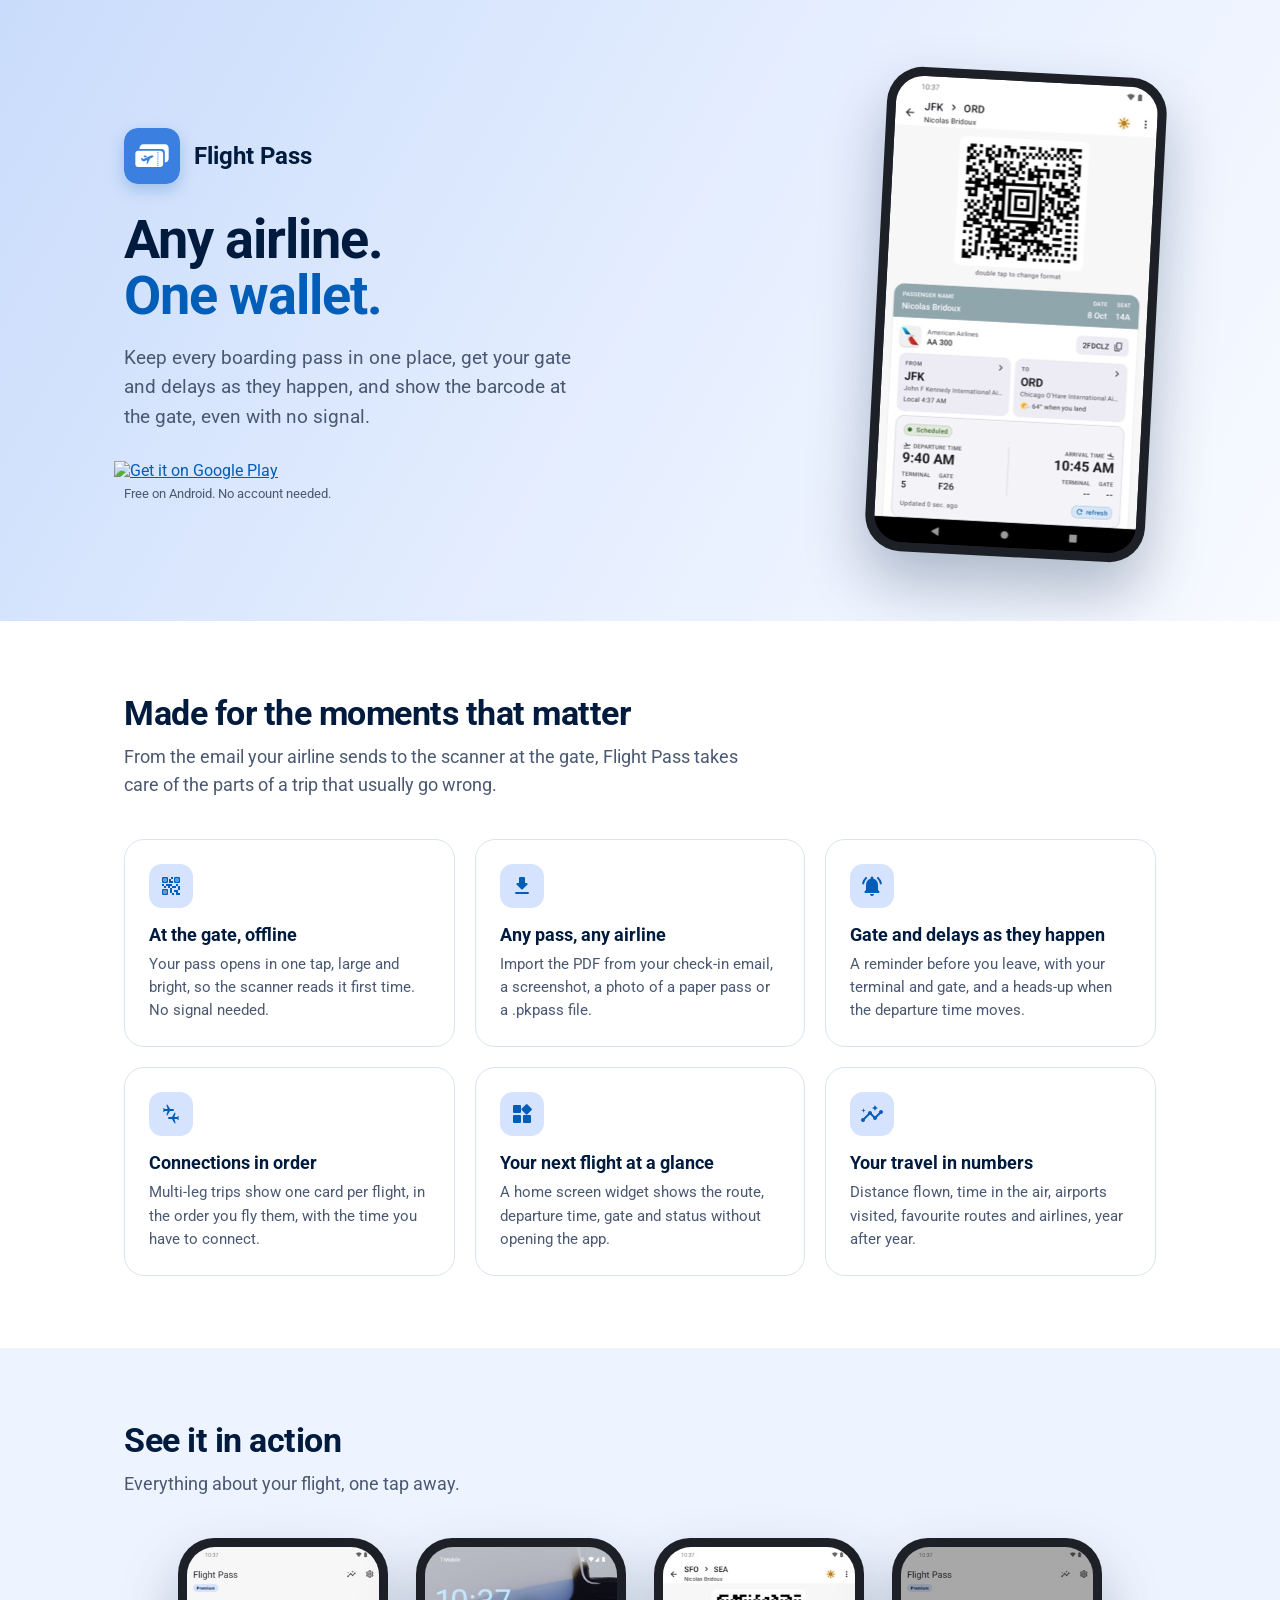
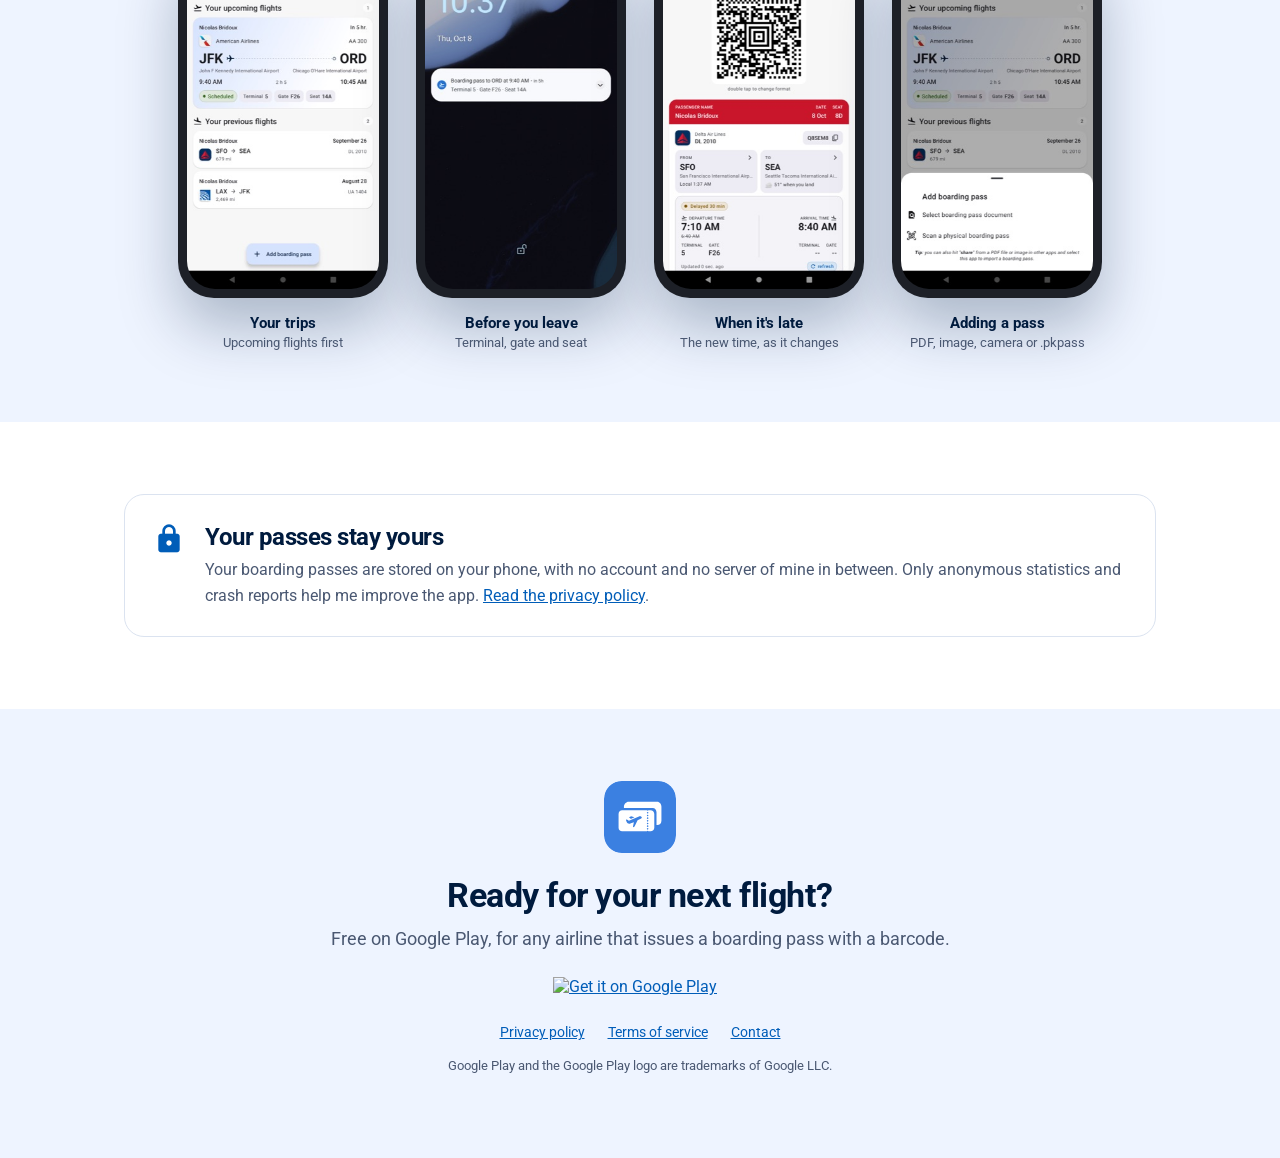
==== index.html @ 69e5c16e "Add Flight Pass landing page, privacy policy and terms Co-Authored-By: Claude Opus 5.5 <noreply@anth" ====
<!DOCTYPE html>
<html lang="en">
<head>
  <meta charset="utf-8">
  <meta name="viewport" content="width=device-width, initial-scale=1">
  <title>Flight Pass, your boarding pass wallet</title>
  <meta name="description" content="Keep every boarding pass in one place, get your gate and delays as they happen, and show the barcode at the gate, even with no signal.">
  <link rel="canonical" href="https://flight-pass.app/">
  <link rel="icon" href="/assets/icon.svg" type="image/svg+xml">
  <meta property="og:title" content="Flight Pass, your boarding pass wallet">
  <meta property="og:description" content="Any airline. One wallet. Free on Android.">
  <meta property="og:url" content="https://flight-pass.app/">
  <meta property="og:image" content="https://flight-pass.app/assets/screens/pass.jpg">
  <link href="https://fonts.googleapis.com/css?family=Roboto:400,700|Roboto+Mono:400&display=swap" rel="stylesheet">
  <link href="https://fonts.googleapis.com/icon?family=Material+Icons+Round" rel="stylesheet">
  <link rel="stylesheet" href="/assets/style.css">
</head>
<body>

  <header class="fp-hero">
    <div class="fp-wrap">
      <div class="fp-hero-text">
        <div class="fp-brand"><img src="/assets/icon.svg" alt="">Flight Pass</div>
        <h1>Any airline.<span>One wallet.</span></h1>
        <p>Keep every boarding pass in one place, get your gate and delays as they happen, and show the barcode at the gate, even with no signal.</p>
        <a class="fp-badge" href="https://play.google.com/store/apps/details?id=com.flight.manager.scanner">
          <img alt="Get it on Google Play" src="https://play.google.com/intl/en_us/badges/static/images/badges/en_badge_web_generic.png">
        </a>
        <div class="fp-small">Free on Android. No account needed.</div>
      </div>
      <div class="fp-phone"><img src="/assets/screens/pass.jpg" alt="A boarding pass in Flight Pass, with its barcode, gate and departure time"></div>
    </div>
  </header>

  <section class="fp-section">
    <div class="fp-wrap">
      <h2>Made for the moments that matter</h2>
      <p class="fp-lead">From the email your airline sends to the scanner at the gate, Flight Pass takes care of the parts of a trip that usually go wrong.</p>
      <div class="fp-cases">
        <div class="fp-case">
          <div class="fp-ic"><span class="material-icons-round">qr_code_2</span></div>
          <h3>At the gate, offline</h3>
          <p>Your pass opens in one tap, large and bright, so the scanner reads it first time. No signal needed.</p>
        </div>
        <div class="fp-case">
          <div class="fp-ic"><span class="material-icons-round">file_download</span></div>
          <h3>Any pass, any airline</h3>
          <p>Import the PDF from your check-in email, a screenshot, a photo of a paper pass or a .pkpass file.</p>
        </div>
        <div class="fp-case">
          <div class="fp-ic"><span class="material-icons-round">notifications_active</span></div>
          <h3>Gate and delays as they happen</h3>
          <p>A reminder before you leave, with your terminal and gate, and a heads-up when the departure time moves.</p>
        </div>
        <div class="fp-case">
          <div class="fp-ic"><span class="material-icons-round">connecting_airports</span></div>
          <h3>Connections in order</h3>
          <p>Multi-leg trips show one card per flight, in the order you fly them, with the time you have to connect.</p>
        </div>
        <div class="fp-case">
          <div class="fp-ic"><span class="material-icons-round">widgets</span></div>
          <h3>Your next flight at a glance</h3>
          <p>A home screen widget shows the route, departure time, gate and status without opening the app.</p>
        </div>
        <div class="fp-case">
          <div class="fp-ic"><span class="material-icons-round">insights</span></div>
          <h3>Your travel in numbers</h3>
          <p>Distance flown, time in the air, airports visited, favourite routes and airlines, year after year.</p>
        </div>
      </div>
    </div>
  </section>

  <section class="fp-section fp-alt">
    <div class="fp-wrap">
      <h2>See it in action</h2>
      <p class="fp-lead">Everything about your flight, one tap away.</p>
      <div class="fp-shots">
        <figure class="fp-shot">
          <div class="fp-phone"><img src="/assets/screens/home.jpg" alt="Upcoming flights on the home screen" loading="lazy"></div>
          <figcaption>Your trips<small>Upcoming flights first</small></figcaption>
        </figure>
        <figure class="fp-shot">
          <div class="fp-phone"><img src="/assets/screens/notification.jpg" alt="A notification with the terminal, gate and seat" loading="lazy"></div>
          <figcaption>Before you leave<small>Terminal, gate and seat</small></figcaption>
        </figure>
        <figure class="fp-shot">
          <div class="fp-phone"><img src="/assets/screens/delayed.jpg" alt="A pass showing a 30 minute delay" loading="lazy"></div>
          <figcaption>When it's late<small>The new time, as it changes</small></figcaption>
        </figure>
        <figure class="fp-shot">
          <div class="fp-phone"><img src="/assets/screens/import.jpg" alt="The choices to add a boarding pass" loading="lazy"></div>
          <figcaption>Adding a pass<small>PDF, image, camera or .pkpass</small></figcaption>
        </figure>
      </div>
    </div>
  </section>

  <section class="fp-section">
    <div class="fp-wrap">
      <div class="fp-private">
        <span class="material-icons-round">lock</span>
        <div>
          <h2>Your passes stay yours</h2>
          <p>Your boarding passes are stored on your phone, with no account and no server of mine in between. Only anonymous statistics and crash reports help me improve the app. <a href="/privacy/">Read the privacy policy</a>.</p>
        </div>
      </div>
    </div>
  </section>

  <section class="fp-section fp-alt fp-cta">
    <div class="fp-wrap">
      <img class="fp-icon" src="/assets/icon.svg" alt="">
      <h2>Ready for your next flight?</h2>
      <p class="fp-lead">Free on Google Play, for any airline that issues a boarding pass with a barcode.</p>
      <a class="fp-badge" href="https://play.google.com/store/apps/details?id=com.flight.manager.scanner">
        <img alt="Get it on Google Play" src="https://play.google.com/intl/en_us/badges/static/images/badges/en_badge_web_generic.png">
      </a>
      <div class="fp-links">
        <a href="/privacy/">Privacy policy</a>
        <a href="/terms/">Terms of service</a>
        <a href="mailto:nicobr65@gmail.com">Contact</a>
      </div>
      <p class="fp-small" style="margin-top:18px">Google Play and the Google Play logo are trademarks of Google LLC.</p>
    </div>
  </section>

</body>
</html>
---- assets/style.css ----
:root { --primary:#005DB8; --deep:#001B3E; --muted:#4a5872; --soft:#EEF4FF; --line:#dbe3f0; }
* { box-sizing:border-box; }
body { margin:0; font-family:'Roboto',system-ui,sans-serif; color:var(--deep); background:#fff; }
a { color:var(--primary); }
.fp-wrap { max-width:1080px; margin:0 auto; padding:0 24px; }

.fp-hero { background:linear-gradient(120deg,#C9DCFB,#E8F0FF 58%,#F7FAFF); padding:72px 0 64px; overflow:hidden; }
.fp-hero .fp-wrap { display:flex; align-items:center; gap:56px; }
.fp-hero-text { flex:1; min-width:0; }
.fp-brand { display:flex; align-items:center; gap:14px; font-size:24px; font-weight:700; color:var(--deep); text-decoration:none; }
.fp-brand img { width:56px; height:56px; border-radius:14px; box-shadow:0 6px 16px rgba(0,93,184,.25); }
.fp-hero h1 { font-size:54px; line-height:1.05; letter-spacing:-1px; margin:28px 0 18px; font-weight:700; }
.fp-hero h1 span { color:var(--primary); display:block; }
.fp-hero p { font-size:19px; line-height:1.55; color:var(--muted); max-width:470px; margin:0 0 30px; }
.fp-badge img { height:64px; margin-left:-10px; }
.fp-small { font-size:13px; color:var(--muted); margin-top:6px; }

.fp-phone { width:250px; flex:none; border-radius:36px; padding:9px; background:#1d2027;
  box-shadow:0 30px 60px rgba(0,27,62,.28); }
.fp-phone img { display:block; width:100%; border-radius:28px; }
.fp-hero .fp-phone { width:280px; transform:rotate(3deg); }

.fp-section { padding:72px 0; }
.fp-section.fp-alt { background:var(--soft); }
.fp-section h2 { font-size:34px; letter-spacing:-.5px; margin:0 0 10px; font-weight:700; }
.fp-lead { font-size:18px; color:var(--muted); margin:0 0 40px; max-width:640px; line-height:1.55; }

.fp-cases { display:grid; grid-template-columns:repeat(3,1fr); gap:20px; }
.fp-case { background:#fff; border:1px solid var(--line); border-radius:20px; padding:24px; }
.fp-case .fp-ic { width:44px; height:44px; border-radius:13px; background:#D6E3FF; color:var(--primary);
  display:grid; place-items:center; margin-bottom:16px; }
.fp-case .fp-ic .material-icons-round { font-size:24px; }
.fp-case h3 { font-size:18px; margin:0 0 8px; font-weight:700; }
.fp-case p { margin:0; color:var(--muted); line-height:1.55; font-size:15px; }

.fp-shots { display:flex; gap:28px; justify-content:center; flex-wrap:wrap; }
.fp-shot { text-align:center; margin:0; }
.fp-shot .fp-phone { width:210px; margin:0 auto; }
.fp-shot figcaption { margin-top:16px; font-weight:700; font-size:15px; }
.fp-shot figcaption small { display:block; font-weight:400; color:var(--muted); font-size:13px; margin-top:3px; }

.fp-private { display:flex; gap:20px; align-items:flex-start; background:#fff; border:1px solid var(--line);
  border-radius:20px; padding:28px; }
.fp-private .material-icons-round { font-size:32px; color:var(--primary); }
.fp-private h2 { font-size:24px; margin:0; }
.fp-private p { margin:6px 0 0; color:var(--muted); line-height:1.6; }

.fp-cta { text-align:center; }
.fp-cta img.fp-icon { width:72px; height:72px; border-radius:18px; }
.fp-cta h2 { margin-top:18px; }
.fp-cta .fp-lead { margin:0 auto 24px; }
.fp-links { margin-top:28px; font-size:14px; color:var(--muted); }
.fp-links a { margin:0 10px; }

.fp-top { border-bottom:1px solid var(--line); padding:16px 0; }
.fp-top .fp-brand { font-size:18px; }
.fp-top .fp-brand img { width:36px; height:36px; border-radius:10px; box-shadow:none; }
.fp-doc { max-width:720px; margin:0 auto; padding:48px 24px 72px; line-height:1.65; }
.fp-doc h1 { font-size:36px; letter-spacing:-.5px; margin:0 0 6px; }
.fp-doc h2 { font-size:20px; margin:36px 0 8px; }
.fp-doc .fp-date { color:var(--muted); margin:0 0 28px; }
.fp-doc ul { padding-left:22px; }
.fp-doc li { margin:6px 0; }
.fp-doc code { font-family:'Roboto Mono',monospace; font-size:.9em; background:var(--soft); padding:1px 5px; border-radius:4px; }
.fp-foot { border-top:1px solid var(--line); padding:24px 0; text-align:center; font-size:14px; color:var(--muted); }
.fp-foot a { margin:0 10px; }

@media (max-width:820px) {
  .fp-hero .fp-wrap { flex-direction:column; text-align:center; gap:40px; }
  .fp-hero .fp-brand { justify-content:center; }
  .fp-hero p { margin-left:auto; margin-right:auto; }
  .fp-hero h1 { font-size:40px; }
  .fp-cases { grid-template-columns:1fr; }
  .fp-private { flex-direction:column; }
}
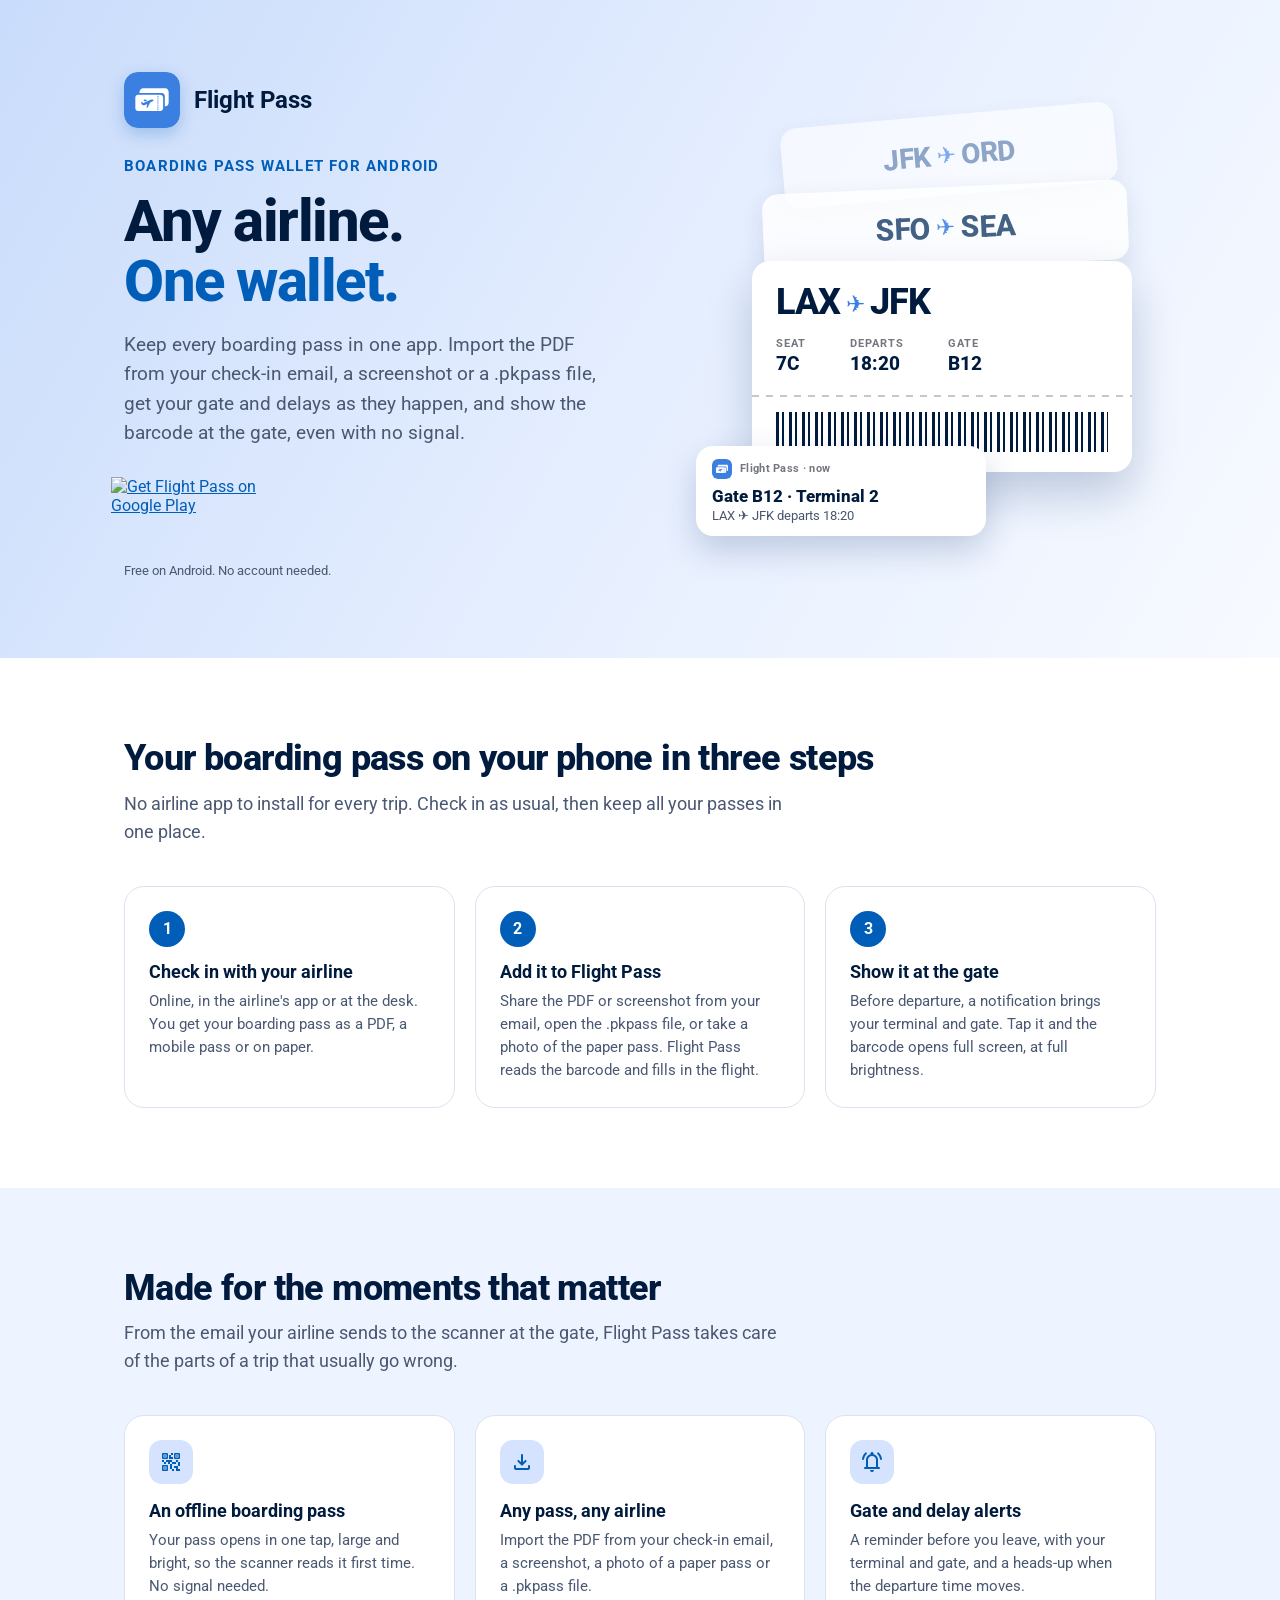
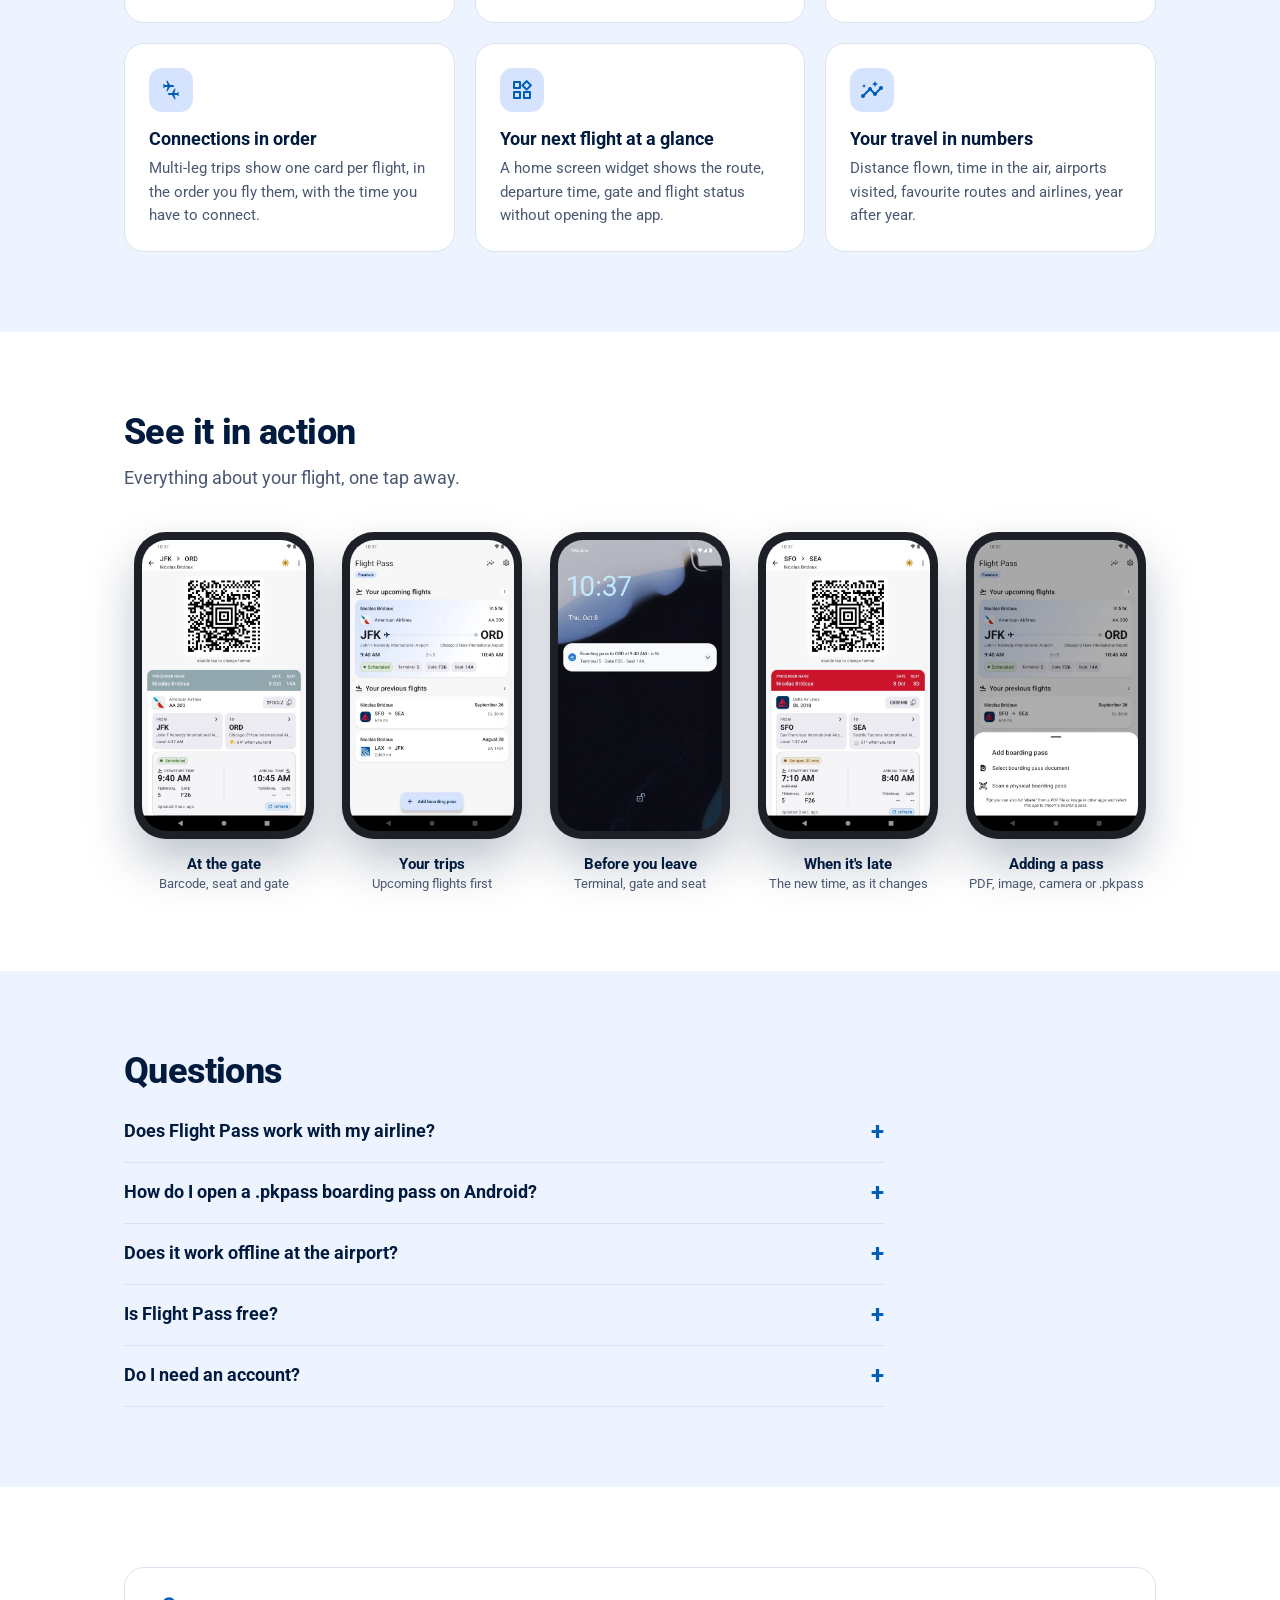
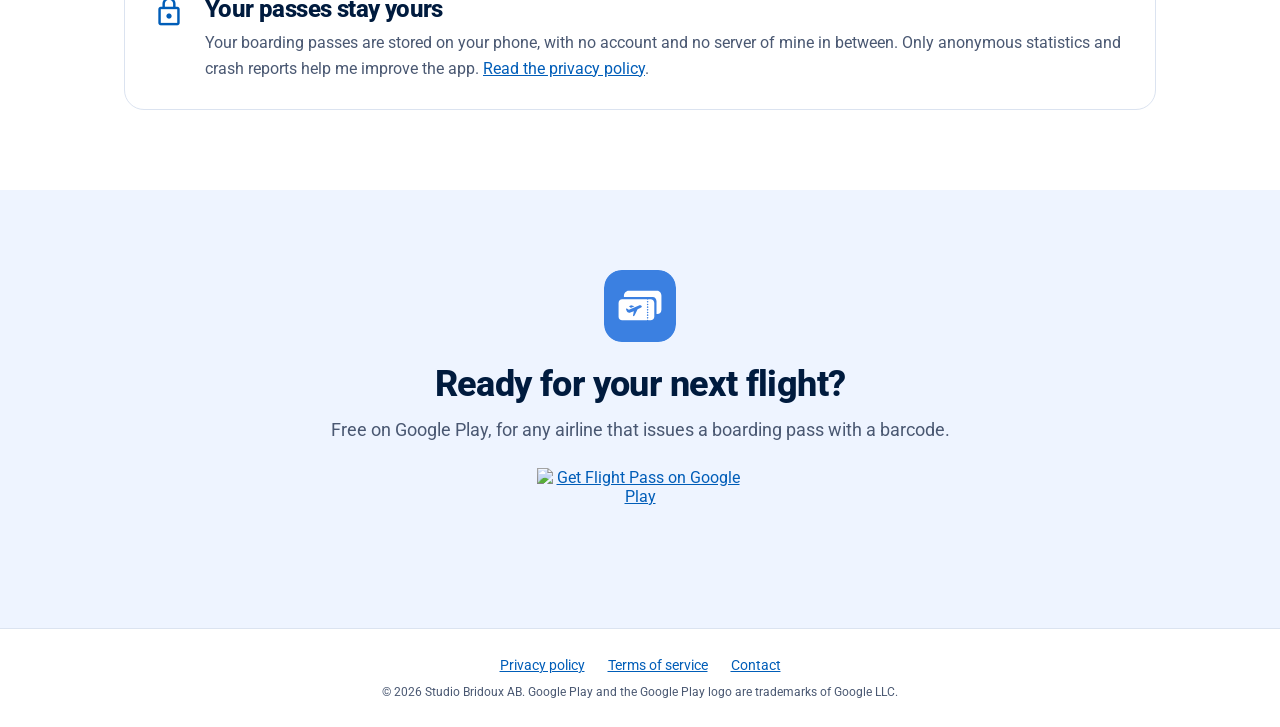
==== commit 7822de5a: "Improve landing SEO and use the feature graphic mockup in the hero Co-Authored-By: Claude Opus 5.5 <" ====
--- a/index.html
+++ b/index.html
@@ -3,127 +3,274 @@
 <head>
   <meta charset="utf-8">
   <meta name="viewport" content="width=device-width, initial-scale=1">
-  <title>Flight Pass, your boarding pass wallet</title>
-  <meta name="description" content="Keep every boarding pass in one place, get your gate and delays as they happen, and show the barcode at the gate, even with no signal.">
+  <title>Flight Pass: Boarding Pass Wallet for Android, Any Airline</title>
+  <meta name="description" content="Keep every boarding pass in one Android app. Import PDF, screenshot or .pkpass passes, get gate and delay alerts, and show the barcode offline. Free.">
   <link rel="canonical" href="https://flight-pass.app/">
+  <meta name="theme-color" content="#005DB8">
   <link rel="icon" href="/assets/icon.svg" type="image/svg+xml">
-  <meta property="og:title" content="Flight Pass, your boarding pass wallet">
-  <meta property="og:description" content="Any airline. One wallet. Free on Android.">
+  <link rel="apple-touch-icon" href="/assets/apple-touch-icon.png">
+
+  <meta property="og:type" content="website">
+  <meta property="og:site_name" content="Flight Pass">
+  <meta property="og:title" content="Flight Pass: any airline, one boarding pass wallet">
+  <meta property="og:description" content="Import any boarding pass, get gate and delay alerts, and show the barcode at the gate, even offline. Free on Android.">
   <meta property="og:url" content="https://flight-pass.app/">
-  <meta property="og:image" content="https://flight-pass.app/assets/screens/pass.jpg">
-  <link href="https://fonts.googleapis.com/css?family=Roboto:400,700|Roboto+Mono:400&display=swap" rel="stylesheet">
-  <link href="https://fonts.googleapis.com/icon?family=Material+Icons+Round" rel="stylesheet">
+  <meta property="og:image" content="https://flight-pass.app/assets/og-image.jpg">
+  <meta property="og:image:width" content="1024">
+  <meta property="og:image:height" content="500">
+  <meta property="og:image:alt" content="Flight Pass: any airline, one wallet. A boarding pass from LAX to JFK and a gate notification.">
+  <meta name="twitter:card" content="summary_large_image">
+
+  <link rel="preconnect" href="https://fonts.googleapis.com">
+  <link rel="preconnect" href="https://fonts.gstatic.com" crossorigin>
+  <link href="https://fonts.googleapis.com/css2?family=Roboto:wght@400;500;700;800&display=swap" rel="stylesheet">
+  <link href="https://fonts.googleapis.com/css2?family=Material+Symbols+Rounded:opsz,wght,FILL,GRAD@24,400,0,0&icon_names=connecting_airports,download,insights,lock,notifications_active,qr_code_2,widgets&display=block" rel="stylesheet">
   <link rel="stylesheet" href="/assets/style.css">
+
+  <script type="application/ld+json">
+  {
+    "@context": "https://schema.org",
+    "@graph": [
+      {
+        "@type": "MobileApplication",
+        "@id": "https://flight-pass.app/#app",
+        "name": "Flight Pass",
+        "alternateName": "Flight Boarding Pass Wallet",
+        "description": "A boarding pass wallet for Android. Import PDF, screenshot, paper or .pkpass boarding passes from any airline, get gate and delay alerts, and show the barcode at the gate, even offline.",
+        "url": "https://flight-pass.app/",
+        "operatingSystem": "Android",
+        "applicationCategory": "TravelApplication",
+        "installUrl": "https://play.google.com/store/apps/details?id=com.flight.manager.scanner",
+        "image": "https://flight-pass.app/assets/icon-512.png",
+        "screenshot": [
+          "https://flight-pass.app/assets/screens/pass.webp",
+          "https://flight-pass.app/assets/screens/home.webp",
+          "https://flight-pass.app/assets/screens/notification.webp",
+          "https://flight-pass.app/assets/screens/delayed.webp",
+          "https://flight-pass.app/assets/screens/import.webp"
+        ],
+        "offers": { "@type": "Offer", "price": "0", "priceCurrency": "USD" },
+        "publisher": { "@id": "https://flight-pass.app/#org" }
+      },
+      {
+        "@type": "Organization",
+        "@id": "https://flight-pass.app/#org",
+        "name": "Studio Bridoux AB",
+        "url": "https://flight-pass.app/",
+        "logo": "https://flight-pass.app/assets/icon-512.png",
+        "email": "nicobr65@gmail.com"
+      },
+      {
+        "@type": "WebSite",
+        "@id": "https://flight-pass.app/#website",
+        "name": "Flight Pass",
+        "url": "https://flight-pass.app/",
+        "publisher": { "@id": "https://flight-pass.app/#org" }
+      },
+      {
+        "@type": "FAQPage",
+        "mainEntity": [
+          { "@type": "Question", "name": "Does Flight Pass work with my airline?",
+            "acceptedAnswer": { "@type": "Answer", "text": "Yes, if your airline gives you a boarding pass with a barcode. Flight Pass reads the standard barcode printed on mobile, PDF and paper boarding passes, so it works with full-service and low-cost airlines alike." } },
+          { "@type": "Question", "name": "How do I open a .pkpass boarding pass on Android?",
+            "acceptedAnswer": { "@type": "Answer", "text": "Open or share the .pkpass file with Flight Pass. It imports the pass with its barcode, and also the boarding time, terminal, gate and gate closing time when the airline includes them." } },
+          { "@type": "Question", "name": "Does it work offline at the airport?",
+            "acceptedAnswer": { "@type": "Answer", "text": "Yes. Your boarding passes are stored on your phone, so the barcode opens with no signal. Live flight status and weather need a connection." } },
+          { "@type": "Question", "name": "Is Flight Pass free?",
+            "acceptedAnswer": { "@type": "Answer", "text": "Yes. The free version shows ads, and a one-time purchase on Google Play removes them." } },
+          { "@type": "Question", "name": "Do I need an account?",
+            "acceptedAnswer": { "@type": "Answer", "text": "No account and no sign-up. Backing up your passes to your own Google Drive is optional." } }
+        ]
+      }
+    ]
+  }
+  </script>
 </head>
 <body>
 
   <header class="fp-hero">
     <div class="fp-wrap">
       <div class="fp-hero-text">
-        <div class="fp-brand"><img src="/assets/icon.svg" alt="">Flight Pass</div>
-        <h1>Any airline.<span>One wallet.</span></h1>
-        <p>Keep every boarding pass in one place, get your gate and delays as they happen, and show the barcode at the gate, even with no signal.</p>
+        <div class="fp-brand"><img src="/assets/icon.svg" alt="" width="56" height="56">Flight Pass</div>
+        <h1><span class="fp-eyebrow">Boarding pass wallet for Android</span>Any airline.<span class="fp-accent">One wallet.</span></h1>
+        <p>Keep every boarding pass in one app. Import the PDF from your check-in email, a screenshot or a .pkpass file, get your gate and delays as they happen, and show the barcode at the gate, even with no signal.</p>
         <a class="fp-badge" href="https://play.google.com/store/apps/details?id=com.flight.manager.scanner">
-          <img alt="Get it on Google Play" src="https://play.google.com/intl/en_us/badges/static/images/badges/en_badge_web_generic.png">
+          <img alt="Get Flight Pass on Google Play" src="https://play.google.com/intl/en_us/badges/static/images/badges/en_badge_web_generic.png" width="207" height="80">
         </a>
         <div class="fp-small">Free on Android. No account needed.</div>
       </div>
-      <div class="fp-phone"><img src="/assets/screens/pass.jpg" alt="A boarding pass in Flight Pass, with its barcode, gate and departure time"></div>
+      <div class="fp-mock" role="img" aria-label="A boarding pass from LAX to JFK, seat 7C, departing 18:20 from gate B12, with a Flight Pass notification for gate B12, terminal 2">
+        <div class="fp-stub fp-s1">JFK<span class="fp-plane">&#9992;&#xFE0E;</span>ORD</div>
+        <div class="fp-stub fp-s2">SFO<span class="fp-plane">&#9992;&#xFE0E;</span>SEA</div>
+        <div class="fp-pass">
+          <div class="fp-route">LAX<span class="fp-plane">&#9992;&#xFE0E;</span>JFK</div>
+          <div class="fp-meta">
+            <div><div class="fp-k">SEAT</div><div class="fp-v">7C</div></div>
+            <div><div class="fp-k">DEPARTS</div><div class="fp-v">18:20</div></div>
+            <div><div class="fp-k">GATE</div><div class="fp-v">B12</div></div>
+          </div>
+          <div class="fp-tear"></div>
+          <div class="fp-barcode"></div>
+        </div>
+        <div class="fp-notif">
+          <div class="fp-notif-hdr"><img src="/assets/icon.svg" alt="" width="20" height="20">Flight Pass · now</div>
+          <div class="fp-notif-ttl">Gate B12 · Terminal 2</div>
+          <div class="fp-notif-bdy">LAX &#9992;&#xFE0E; JFK departs 18:20</div>
+        </div>
+      </div>
     </div>
   </header>
 
-  <section class="fp-section">
-    <div class="fp-wrap">
-      <h2>Made for the moments that matter</h2>
-      <p class="fp-lead">From the email your airline sends to the scanner at the gate, Flight Pass takes care of the parts of a trip that usually go wrong.</p>
-      <div class="fp-cases">
-        <div class="fp-case">
-          <div class="fp-ic"><span class="material-icons-round">qr_code_2</span></div>
-          <h3>At the gate, offline</h3>
-          <p>Your pass opens in one tap, large and bright, so the scanner reads it first time. No signal needed.</p>
-        </div>
-        <div class="fp-case">
-          <div class="fp-ic"><span class="material-icons-round">file_download</span></div>
-          <h3>Any pass, any airline</h3>
-          <p>Import the PDF from your check-in email, a screenshot, a photo of a paper pass or a .pkpass file.</p>
-        </div>
-        <div class="fp-case">
-          <div class="fp-ic"><span class="material-icons-round">notifications_active</span></div>
-          <h3>Gate and delays as they happen</h3>
-          <p>A reminder before you leave, with your terminal and gate, and a heads-up when the departure time moves.</p>
-        </div>
-        <div class="fp-case">
-          <div class="fp-ic"><span class="material-icons-round">connecting_airports</span></div>
-          <h3>Connections in order</h3>
-          <p>Multi-leg trips show one card per flight, in the order you fly them, with the time you have to connect.</p>
-        </div>
-        <div class="fp-case">
-          <div class="fp-ic"><span class="material-icons-round">widgets</span></div>
-          <h3>Your next flight at a glance</h3>
-          <p>A home screen widget shows the route, departure time, gate and status without opening the app.</p>
-        </div>
-        <div class="fp-case">
-          <div class="fp-ic"><span class="material-icons-round">insights</span></div>
-          <h3>Your travel in numbers</h3>
-          <p>Distance flown, time in the air, airports visited, favourite routes and airlines, year after year.</p>
-        </div>
-      </div>
-    </div>
-  </section>
-
-  <section class="fp-section fp-alt">
-    <div class="fp-wrap">
-      <h2>See it in action</h2>
-      <p class="fp-lead">Everything about your flight, one tap away.</p>
-      <div class="fp-shots">
-        <figure class="fp-shot">
-          <div class="fp-phone"><img src="/assets/screens/home.jpg" alt="Upcoming flights on the home screen" loading="lazy"></div>
-          <figcaption>Your trips<small>Upcoming flights first</small></figcaption>
-        </figure>
-        <figure class="fp-shot">
-          <div class="fp-phone"><img src="/assets/screens/notification.jpg" alt="A notification with the terminal, gate and seat" loading="lazy"></div>
-          <figcaption>Before you leave<small>Terminal, gate and seat</small></figcaption>
-        </figure>
-        <figure class="fp-shot">
-          <div class="fp-phone"><img src="/assets/screens/delayed.jpg" alt="A pass showing a 30 minute delay" loading="lazy"></div>
-          <figcaption>When it's late<small>The new time, as it changes</small></figcaption>
-        </figure>
-        <figure class="fp-shot">
-          <div class="fp-phone"><img src="/assets/screens/import.jpg" alt="The choices to add a boarding pass" loading="lazy"></div>
-          <figcaption>Adding a pass<small>PDF, image, camera or .pkpass</small></figcaption>
-        </figure>
-      </div>
-    </div>
-  </section>
-
-  <section class="fp-section">
-    <div class="fp-wrap">
-      <div class="fp-private">
-        <span class="material-icons-round">lock</span>
-        <div>
-          <h2>Your passes stay yours</h2>
-          <p>Your boarding passes are stored on your phone, with no account and no server of mine in between. Only anonymous statistics and crash reports help me improve the app. <a href="/privacy/">Read the privacy policy</a>.</p>
-        </div>
-      </div>
-    </div>
-  </section>
-
-  <section class="fp-section fp-alt fp-cta">
-    <div class="fp-wrap">
-      <img class="fp-icon" src="/assets/icon.svg" alt="">
-      <h2>Ready for your next flight?</h2>
-      <p class="fp-lead">Free on Google Play, for any airline that issues a boarding pass with a barcode.</p>
-      <a class="fp-badge" href="https://play.google.com/store/apps/details?id=com.flight.manager.scanner">
-        <img alt="Get it on Google Play" src="https://play.google.com/intl/en_us/badges/static/images/badges/en_badge_web_generic.png">
-      </a>
-      <div class="fp-links">
-        <a href="/privacy/">Privacy policy</a>
-        <a href="/terms/">Terms of service</a>
-        <a href="mailto:nicobr65@gmail.com">Contact</a>
-      </div>
-      <p class="fp-small" style="margin-top:18px">Google Play and the Google Play logo are trademarks of Google LLC.</p>
-    </div>
-  </section>
+  <main>
+    <section class="fp-section">
+      <div class="fp-wrap">
+        <h2>Your boarding pass on your phone in three steps</h2>
+        <p class="fp-lead">No airline app to install for every trip. Check in as usual, then keep all your passes in one place.</p>
+        <ol class="fp-steps">
+          <li>
+            <h3>Check in with your airline</h3>
+            <p>Online, in the airline's app or at the desk. You get your boarding pass as a PDF, a mobile pass or on paper.</p>
+          </li>
+          <li>
+            <h3>Add it to Flight Pass</h3>
+            <p>Share the PDF or screenshot from your email, open the .pkpass file, or take a photo of the paper pass. Flight Pass reads the barcode and fills in the flight.</p>
+          </li>
+          <li>
+            <h3>Show it at the gate</h3>
+            <p>Before departure, a notification brings your terminal and gate. Tap it and the barcode opens full screen, at full brightness.</p>
+          </li>
+        </ol>
+      </div>
+    </section>
+
+    <section class="fp-section fp-alt">
+      <div class="fp-wrap">
+        <h2>Made for the moments that matter</h2>
+        <p class="fp-lead">From the email your airline sends to the scanner at the gate, Flight Pass takes care of the parts of a trip that usually go wrong.</p>
+        <div class="fp-cases">
+          <div class="fp-case">
+            <div class="fp-ic"><span class="material-symbols-rounded" aria-hidden="true">qr_code_2</span></div>
+            <h3>An offline boarding pass</h3>
+            <p>Your pass opens in one tap, large and bright, so the scanner reads it first time. No signal needed.</p>
+          </div>
+          <div class="fp-case">
+            <div class="fp-ic"><span class="material-symbols-rounded" aria-hidden="true">download</span></div>
+            <h3>Any pass, any airline</h3>
+            <p>Import the PDF from your check-in email, a screenshot, a photo of a paper pass or a .pkpass file.</p>
+          </div>
+          <div class="fp-case">
+            <div class="fp-ic"><span class="material-symbols-rounded" aria-hidden="true">notifications_active</span></div>
+            <h3>Gate and delay alerts</h3>
+            <p>A reminder before you leave, with your terminal and gate, and a heads-up when the departure time moves.</p>
+          </div>
+          <div class="fp-case">
+            <div class="fp-ic"><span class="material-symbols-rounded" aria-hidden="true">connecting_airports</span></div>
+            <h3>Connections in order</h3>
+            <p>Multi-leg trips show one card per flight, in the order you fly them, with the time you have to connect.</p>
+          </div>
+          <div class="fp-case">
+            <div class="fp-ic"><span class="material-symbols-rounded" aria-hidden="true">widgets</span></div>
+            <h3>Your next flight at a glance</h3>
+            <p>A home screen widget shows the route, departure time, gate and flight status without opening the app.</p>
+          </div>
+          <div class="fp-case">
+            <div class="fp-ic"><span class="material-symbols-rounded" aria-hidden="true">insights</span></div>
+            <h3>Your travel in numbers</h3>
+            <p>Distance flown, time in the air, airports visited, favourite routes and airlines, year after year.</p>
+          </div>
+        </div>
+      </div>
+    </section>
+
+    <section class="fp-section">
+      <div class="fp-wrap">
+        <h2>See it in action</h2>
+        <p class="fp-lead">Everything about your flight, one tap away.</p>
+        <div class="fp-shots">
+          <figure class="fp-shot">
+            <div class="fp-phone"><img src="/assets/screens/pass.webp" width="540" height="960" loading="lazy" alt="A boarding pass in Flight Pass, with its barcode, seat, terminal, gate and departure time"></div>
+            <figcaption>At the gate<small>Barcode, seat and gate</small></figcaption>
+          </figure>
+          <figure class="fp-shot">
+            <div class="fp-phone"><img src="/assets/screens/home.webp" width="540" height="960" loading="lazy" alt="Upcoming flights on the Flight Pass home screen"></div>
+            <figcaption>Your trips<small>Upcoming flights first</small></figcaption>
+          </figure>
+          <figure class="fp-shot">
+            <div class="fp-phone"><img src="/assets/screens/notification.webp" width="540" height="960" loading="lazy" alt="A flight notification with the terminal, gate and seat"></div>
+            <figcaption>Before you leave<small>Terminal, gate and seat</small></figcaption>
+          </figure>
+          <figure class="fp-shot">
+            <div class="fp-phone"><img src="/assets/screens/delayed.webp" width="540" height="960" loading="lazy" alt="A boarding pass showing a delayed flight and its new departure time"></div>
+            <figcaption>When it's late<small>The new time, as it changes</small></figcaption>
+          </figure>
+          <figure class="fp-shot">
+            <div class="fp-phone"><img src="/assets/screens/import.webp" width="540" height="960" loading="lazy" alt="The ways to add a boarding pass: PDF, image, camera or .pkpass file"></div>
+            <figcaption>Adding a pass<small>PDF, image, camera or .pkpass</small></figcaption>
+          </figure>
+        </div>
+      </div>
+    </section>
+
+    <section class="fp-section fp-alt">
+      <div class="fp-wrap">
+        <h2>Questions</h2>
+        <div class="fp-faq">
+          <details>
+            <summary>Does Flight Pass work with my airline?</summary>
+            <p>Yes, if your airline gives you a boarding pass with a barcode. Flight Pass reads the standard barcode printed on mobile, PDF and paper boarding passes, so it works with full-service and low-cost airlines alike.</p>
+          </details>
+          <details>
+            <summary>How do I open a .pkpass boarding pass on Android?</summary>
+            <p>Open or share the .pkpass file with Flight Pass. It imports the pass with its barcode, and also the boarding time, terminal, gate and gate closing time when the airline includes them.</p>
+          </details>
+          <details>
+            <summary>Does it work offline at the airport?</summary>
+            <p>Yes. Your boarding passes are stored on your phone, so the barcode opens with no signal. Live flight status and weather need a connection.</p>
+          </details>
+          <details>
+            <summary>Is Flight Pass free?</summary>
+            <p>Yes. The free version shows ads, and a one-time purchase on Google Play removes them.</p>
+          </details>
+          <details>
+            <summary>Do I need an account?</summary>
+            <p>No account and no sign-up. Backing up your passes to your own Google Drive is optional.</p>
+          </details>
+        </div>
+      </div>
+    </section>
+
+    <section class="fp-section">
+      <div class="fp-wrap">
+        <div class="fp-private">
+          <span class="material-symbols-rounded" aria-hidden="true">lock</span>
+          <div>
+            <h2>Your passes stay yours</h2>
+            <p>Your boarding passes are stored on your phone, with no account and no server of mine in between. Only anonymous statistics and crash reports help me improve the app. <a href="/privacy/">Read the privacy policy</a>.</p>
+          </div>
+        </div>
+      </div>
+    </section>
+
+    <section class="fp-section fp-alt fp-cta">
+      <div class="fp-wrap">
+        <img class="fp-icon" src="/assets/icon.svg" alt="" width="72" height="72" loading="lazy">
+        <h2>Ready for your next flight?</h2>
+        <p class="fp-lead">Free on Google Play, for any airline that issues a boarding pass with a barcode.</p>
+        <a class="fp-badge" href="https://play.google.com/store/apps/details?id=com.flight.manager.scanner">
+          <img alt="Get Flight Pass on Google Play" src="https://play.google.com/intl/en_us/badges/static/images/badges/en_badge_web_generic.png" width="207" height="80" loading="lazy">
+        </a>
+      </div>
+    </section>
+  </main>
+
+  <footer class="fp-foot">
+    <nav>
+      <a href="/privacy/">Privacy policy</a>
+      <a href="/terms/">Terms of service</a>
+      <a href="mailto:nicobr65@gmail.com">Contact</a>
+    </nav>
+    <p>© 2026 Studio Bridoux AB. Google Play and the Google Play logo are trademarks of Google LLC.</p>
+  </footer>
 
 </body>
 </html>
--- a/assets/style.css
+++ b/assets/style.css
@@ -1,56 +1,103 @@
-:root { --primary:#005DB8; --deep:#001B3E; --muted:#4a5872; --soft:#EEF4FF; --line:#dbe3f0; }
+:root { --seed:#3B80E1; --primary:#005DB8; --deep:#001B3E; --muted:#4a5872; --soft:#EEF4FF; --line:#dbe3f0; }
 * { box-sizing:border-box; }
-body { margin:0; font-family:'Roboto',system-ui,sans-serif; color:var(--deep); background:#fff; }
+html { -webkit-text-size-adjust:100%; }
+body { margin:0; font-family:'Roboto',system-ui,-apple-system,sans-serif; color:var(--deep); background:#fff;
+  -webkit-font-smoothing:antialiased; }
 a { color:var(--primary); }
+img { max-width:100%; height:auto; }
 .fp-wrap { max-width:1080px; margin:0 auto; padding:0 24px; }
+.material-symbols-rounded { font-family:'Material Symbols Rounded'; font-weight:normal; font-style:normal;
+  line-height:1; letter-spacing:normal; text-transform:none; white-space:nowrap; direction:ltr;
+  -webkit-font-feature-settings:'liga'; font-feature-settings:'liga'; display:inline-block; overflow:hidden; }
 
-.fp-hero { background:linear-gradient(120deg,#C9DCFB,#E8F0FF 58%,#F7FAFF); padding:72px 0 64px; overflow:hidden; }
-.fp-hero .fp-wrap { display:flex; align-items:center; gap:56px; }
+.fp-hero { background:linear-gradient(120deg,#C9DCFB,#E8F0FF 58%,#F7FAFF); padding:72px 0 80px; overflow:hidden; }
+.fp-hero .fp-wrap { display:flex; align-items:center; gap:72px; }
 .fp-hero-text { flex:1; min-width:0; }
 .fp-brand { display:flex; align-items:center; gap:14px; font-size:24px; font-weight:700; color:var(--deep); text-decoration:none; }
 .fp-brand img { width:56px; height:56px; border-radius:14px; box-shadow:0 6px 16px rgba(0,93,184,.25); }
-.fp-hero h1 { font-size:54px; line-height:1.05; letter-spacing:-1px; margin:28px 0 18px; font-weight:700; }
-.fp-hero h1 span { color:var(--primary); display:block; }
-.fp-hero p { font-size:19px; line-height:1.55; color:var(--muted); max-width:470px; margin:0 0 30px; }
-.fp-badge img { height:64px; margin-left:-10px; }
+.fp-hero h1 { font-size:58px; line-height:1.04; letter-spacing:-1.5px; margin:28px 0 18px; font-weight:800; }
+.fp-eyebrow { display:block; font-size:15px; letter-spacing:1.2px; text-transform:uppercase; font-weight:700;
+  color:var(--primary); margin-bottom:14px; line-height:1.4; }
+.fp-accent { display:block; color:var(--primary); }
+.fp-hero p { font-size:19px; line-height:1.55; color:var(--muted); max-width:480px; margin:0 0 30px; }
+.fp-badge { display:inline-block; }
+.fp-badge img { display:block; height:80px; width:auto; margin-left:-13px; }
 .fp-small { font-size:13px; color:var(--muted); margin-top:6px; }
 
-.fp-phone { width:250px; flex:none; border-radius:36px; padding:9px; background:#1d2027;
-  box-shadow:0 30px 60px rgba(0,27,62,.28); }
-.fp-phone img { display:block; width:100%; border-radius:28px; }
-.fp-hero .fp-phone { width:280px; transform:rotate(3deg); }
+.fp-mock { position:relative; width:380px; flex:none; padding-bottom:64px; margin-right:24px; }
+.fp-stub { background:#fff; border-radius:16px; height:80px; display:flex; align-items:center; justify-content:center;
+  font-weight:800; letter-spacing:-.5px; }
+.fp-s1 { width:88%; margin-left:8%; opacity:.62; font-size:28px; color:#5578a8; transform:rotate(-5deg);
+  box-shadow:0 8px 20px rgba(0,40,100,.10); }
+.fp-s2 { width:96%; margin:-8px 0 0 3%; opacity:.85; font-size:30px; color:#26496f; transform:rotate(-2.5deg);
+  box-shadow:0 10px 24px rgba(0,40,100,.12); }
+.fp-pass { position:relative; margin-top:-6px; background:#fff; border-radius:18px; overflow:hidden;
+  box-shadow:0 22px 46px rgba(0,40,100,.22); }
+.fp-route { padding:20px 24px 0; font-size:36px; font-weight:800; letter-spacing:-1px; }
+.fp-plane { color:var(--seed); font-size:23px; margin:0 6px; vertical-align:middle; }
+.fp-meta { display:flex; gap:44px; padding:14px 24px 20px; }
+.fp-k { font-size:11px; font-weight:700; letter-spacing:1px; color:#74777F; }
+.fp-v { font-size:19px; font-weight:800; margin-top:2px; }
+.fp-tear { height:2px; background:repeating-linear-gradient(90deg,#C4C6D0 0 7px,transparent 7px 14px); }
+.fp-barcode { margin:15px 24px 20px; height:40px; background:repeating-linear-gradient(90deg,var(--deep) 0 3px,
+  transparent 3px 6px,var(--deep) 6px 8px,transparent 8px 13px); }
+.fp-notif { position:absolute; left:-56px; bottom:0; width:290px; background:#fff; border-radius:17px;
+  padding:13px 16px; box-shadow:0 14px 34px rgba(0,40,100,.20); text-align:left; }
+.fp-notif-hdr { display:flex; align-items:center; gap:8px; font-size:11px; font-weight:700; color:#74777F; letter-spacing:.3px; }
+.fp-notif-hdr img { width:20px; height:20px; border-radius:6px; }
+.fp-notif-ttl { font-size:17px; font-weight:800; margin-top:7px; }
+.fp-notif-bdy { font-size:13px; color:#49566d; margin-top:2px; }
 
-.fp-section { padding:72px 0; }
+.fp-section { padding:80px 0; }
 .fp-section.fp-alt { background:var(--soft); }
-.fp-section h2 { font-size:34px; letter-spacing:-.5px; margin:0 0 10px; font-weight:700; }
-.fp-lead { font-size:18px; color:var(--muted); margin:0 0 40px; max-width:640px; line-height:1.55; }
+.fp-section h2 { font-size:36px; letter-spacing:-.6px; margin:0 0 10px; font-weight:800; line-height:1.15; }
+.fp-lead { font-size:18px; color:var(--muted); margin:0 0 40px; max-width:660px; line-height:1.55; }
+
+.fp-steps { display:grid; grid-template-columns:repeat(3,1fr); gap:20px; list-style:none; padding:0; margin:0;
+  counter-reset:step; }
+.fp-steps li { counter-increment:step; background:#fff; border:1px solid var(--line); border-radius:20px; padding:24px; }
+.fp-steps li::before { content:counter(step); display:grid; place-items:center; width:36px; height:36px;
+  border-radius:50%; background:var(--primary); color:#fff; font-weight:700; margin-bottom:14px; }
+.fp-steps h3 { font-size:18px; margin:0 0 8px; }
+.fp-steps p { margin:0; color:var(--muted); line-height:1.55; font-size:15px; }
 
 .fp-cases { display:grid; grid-template-columns:repeat(3,1fr); gap:20px; }
 .fp-case { background:#fff; border:1px solid var(--line); border-radius:20px; padding:24px; }
-.fp-case .fp-ic { width:44px; height:44px; border-radius:13px; background:#D6E3FF; color:var(--primary);
+.fp-ic { width:44px; height:44px; border-radius:13px; background:#D6E3FF; color:var(--primary);
   display:grid; place-items:center; margin-bottom:16px; }
-.fp-case .fp-ic .material-icons-round { font-size:24px; }
+.fp-ic .material-symbols-rounded { font-size:24px; width:24px; height:24px; }
 .fp-case h3 { font-size:18px; margin:0 0 8px; font-weight:700; }
 .fp-case p { margin:0; color:var(--muted); line-height:1.55; font-size:15px; }
 
+.fp-phone { width:250px; flex:none; border-radius:32px; padding:8px; background:#1d2027;
+  box-shadow:0 24px 48px rgba(0,27,62,.25); }
+.fp-phone img { display:block; width:100%; border-radius:25px; }
 .fp-shots { display:flex; gap:28px; justify-content:center; flex-wrap:wrap; }
 .fp-shot { text-align:center; margin:0; }
-.fp-shot .fp-phone { width:210px; margin:0 auto; }
+.fp-shot .fp-phone { width:180px; margin:0 auto; }
 .fp-shot figcaption { margin-top:16px; font-weight:700; font-size:15px; }
 .fp-shot figcaption small { display:block; font-weight:400; color:var(--muted); font-size:13px; margin-top:3px; }
 
+.fp-faq { max-width:760px; }
+.fp-faq details { border-bottom:1px solid var(--line); padding:18px 0; }
+.fp-faq summary { cursor:pointer; font-size:18px; font-weight:700; list-style:none; display:flex;
+  justify-content:space-between; gap:16px; }
+.fp-faq summary::-webkit-details-marker { display:none; }
+.fp-faq summary::after { content:'+'; color:var(--primary); font-size:24px; line-height:1; }
+.fp-faq details[open] summary::after { content:'−'; }
+.fp-faq details p { margin:10px 0 0; color:var(--muted); line-height:1.6; }
+
 .fp-private { display:flex; gap:20px; align-items:flex-start; background:#fff; border:1px solid var(--line);
   border-radius:20px; padding:28px; }
-.fp-private .material-icons-round { font-size:32px; color:var(--primary); }
+.fp-private .material-symbols-rounded { font-size:32px; width:32px; height:32px; color:var(--primary); flex:none; }
 .fp-private h2 { font-size:24px; margin:0; }
 .fp-private p { margin:6px 0 0; color:var(--muted); line-height:1.6; }
 
 .fp-cta { text-align:center; }
-.fp-cta img.fp-icon { width:72px; height:72px; border-radius:18px; }
+.fp-cta .fp-icon { width:72px; height:72px; border-radius:18px; }
 .fp-cta h2 { margin-top:18px; }
 .fp-cta .fp-lead { margin:0 auto 24px; }
-.fp-links { margin-top:28px; font-size:14px; color:var(--muted); }
-.fp-links a { margin:0 10px; }
+.fp-cta .fp-badge img { margin:0 auto; }
 
 .fp-top { border-bottom:1px solid var(--line); padding:16px 0; }
 .fp-top .fp-brand { font-size:18px; }
@@ -61,15 +108,26 @@
 .fp-doc .fp-date { color:var(--muted); margin:0 0 28px; }
 .fp-doc ul { padding-left:22px; }
 .fp-doc li { margin:6px 0; }
-.fp-doc code { font-family:'Roboto Mono',monospace; font-size:.9em; background:var(--soft); padding:1px 5px; border-radius:4px; }
-.fp-foot { border-top:1px solid var(--line); padding:24px 0; text-align:center; font-size:14px; color:var(--muted); }
-.fp-foot a { margin:0 10px; }
+.fp-doc code { font-family:ui-monospace,Menlo,monospace; font-size:.9em; background:var(--soft); padding:1px 5px; border-radius:4px; }
+.fp-foot { border-top:1px solid var(--line); padding:28px 24px; text-align:center; font-size:14px; color:var(--muted); }
+.fp-foot nav a { margin:0 10px; }
+.fp-foot p { margin:12px 0 0; font-size:12px; }
 
-@media (max-width:820px) {
-  .fp-hero .fp-wrap { flex-direction:column; text-align:center; gap:40px; }
+@media (max-width:900px) {
+  .fp-hero .fp-wrap { flex-direction:column; text-align:center; gap:48px; }
   .fp-hero .fp-brand { justify-content:center; }
   .fp-hero p { margin-left:auto; margin-right:auto; }
-  .fp-hero h1 { font-size:40px; }
-  .fp-cases { grid-template-columns:1fr; }
+  .fp-hero h1 { font-size:42px; }
+  .fp-badge img { margin:0 auto; }
+  .fp-mock { width:100%; max-width:360px; margin:0 auto; text-align:left; }
+  .fp-notif { left:-8px; width:270px; }
+  .fp-steps, .fp-cases { grid-template-columns:1fr; }
+  .fp-section { padding:56px 0; }
+  .fp-section h2 { font-size:30px; }
   .fp-private { flex-direction:column; }
 }
+@media (max-width:400px) {
+  .fp-route { font-size:30px; }
+  .fp-meta { gap:28px; }
+  .fp-shot .fp-phone { width:150px; }
+}
